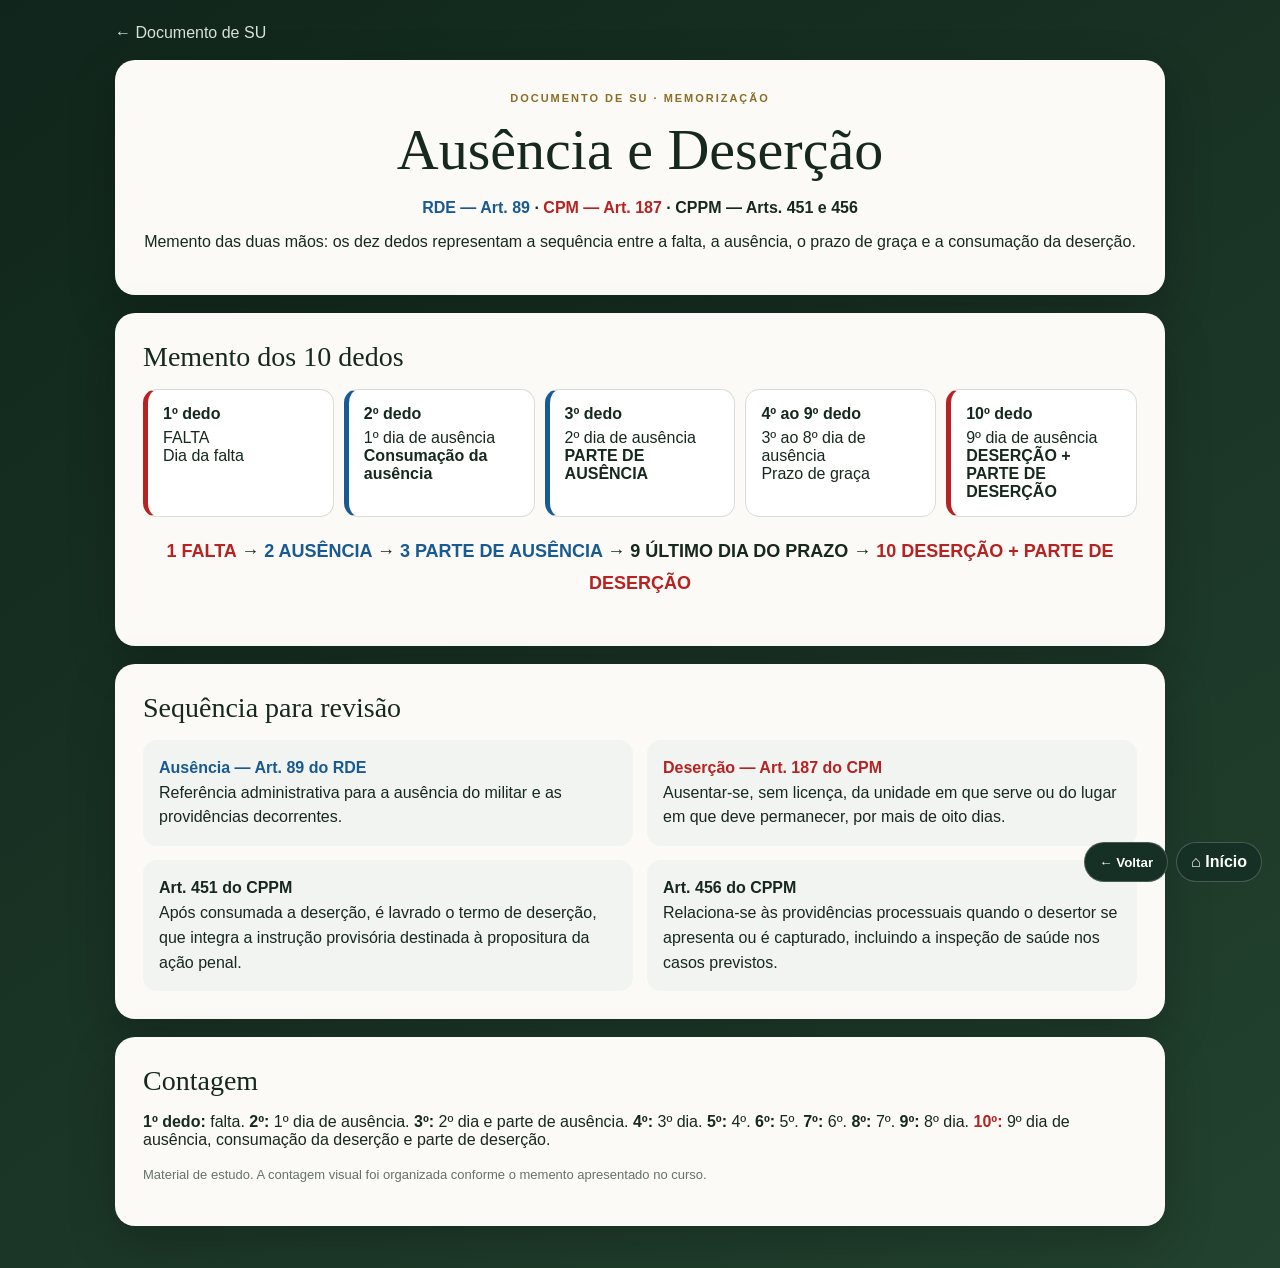
==== desercao.html @ 99f46d75 "adiciona página sobre ausência e deserção" ====
<!doctype html>
<html lang="pt-BR">
<head>
<meta charset="utf-8"><meta name="viewport" content="width=device-width,initial-scale=1">
<title>Ausência e Deserção — Documento de SU</title>
<style>
:root{--green:#173025;--gold:#d3b56c;--paper:#fbfaf6;--ink:#17291f;--blue:#185a91;--red:#b52323;--muted:#66736a}*{box-sizing:border-box}body{margin:0;background:linear-gradient(145deg,#10251b,#23422f);font-family:Arial,sans-serif;color:var(--ink);padding:24px}.wrap{width:min(1050px,100%);margin:auto}.back{color:#d7e2da;text-decoration:none;display:inline-block;margin-bottom:18px}.hero,.card{background:var(--paper);border-radius:20px;padding:28px;box-shadow:0 18px 50px #0003;margin-bottom:18px}.hero{text-align:center}.eyebrow{font-size:11px;letter-spacing:.18em;color:#8b6d27;font-weight:800}h1{font:clamp(34px,6vw,58px) Georgia,serif;margin:10px 0}h2{font:28px Georgia,serif;margin:0 0 16px}.refs{font-weight:800}.blue{color:var(--blue)}.red{color:var(--red)}.timeline{display:grid;grid-template-columns:repeat(5,1fr);gap:10px}.step{border:1px solid #d8ddd9;border-radius:14px;padding:15px;background:white}.step strong{display:block;margin-bottom:6px}.key{border-left:5px solid var(--blue)}.danger{border-left:5px solid var(--red)}.legal{display:grid;grid-template-columns:repeat(2,1fr);gap:14px}.legal div{padding:16px;border-radius:14px;background:#f2f4f1;line-height:1.55}.mnemonic{font-weight:800;text-align:center;font-size:18px;line-height:1.8}.note{color:var(--muted);font-size:13px;line-height:1.5}.page-actions{position:fixed;right:18px;bottom:18px;display:flex;gap:8px}.page-actions a,.page-actions button{border:1px solid #ffffff35;background:#173025;color:white;text-decoration:none;border-radius:30px;padding:10px 14px;font-weight:700;cursor:pointer}@media(max-width:700px){body{padding:15px}.hero,.card{padding:20px;border-radius:16px}.timeline,.legal{grid-template-columns:1fr}.page-actions{right:10px;bottom:10px}}
</style></head>
<body><nav class="page-actions"><button onclick="history.back()">← Voltar</button><a href="index.html">⌂ Início</a></nav><main class="wrap">
<a class="back" href="documento-su.html">← Documento de SU</a>
<section class="hero"><span class="eyebrow">DOCUMENTO DE SU · MEMORIZAÇÃO</span><h1>Ausência e Deserção</h1><p class="refs"><span class="blue">RDE — Art. 89</span> · <span class="red">CPM — Art. 187</span> · CPPM — Arts. 451 e 456</p><p>Memento das duas mãos: os dez dedos representam a sequência entre a falta, a ausência, o prazo de graça e a consumação da deserção.</p></section>
<section class="card"><h2>Memento dos 10 dedos</h2><div class="timeline">
<div class="step danger"><strong>1º dedo</strong>FALTA<br>Dia da falta</div><div class="step key"><strong>2º dedo</strong>1º dia de ausência<br><b>Consumação da ausência</b></div><div class="step key"><strong>3º dedo</strong>2º dia de ausência<br><b>PARTE DE AUSÊNCIA</b></div><div class="step"><strong>4º ao 9º dedo</strong>3º ao 8º dia de ausência<br>Prazo de graça</div><div class="step danger"><strong>10º dedo</strong>9º dia de ausência<br><b>DESERÇÃO + PARTE DE DESERÇÃO</b></div></div>
<p class="mnemonic"><span class="red">1 FALTA</span> → <span class="blue">2 AUSÊNCIA</span> → <span class="blue">3 PARTE DE AUSÊNCIA</span> → 9 ÚLTIMO DIA DO PRAZO → <span class="red">10 DESERÇÃO + PARTE DE DESERÇÃO</span></p></section>
<section class="card"><h2>Sequência para revisão</h2><div class="legal"><div><b class="blue">Ausência — Art. 89 do RDE</b><br>Referência administrativa para a ausência do militar e as providências decorrentes.</div><div><b class="red">Deserção — Art. 187 do CPM</b><br>Ausentar-se, sem licença, da unidade em que serve ou do lugar em que deve permanecer, por mais de oito dias.</div><div><b>Art. 451 do CPPM</b><br>Após consumada a deserção, é lavrado o termo de deserção, que integra a instrução provisória destinada à propositura da ação penal.</div><div><b>Art. 456 do CPPM</b><br>Relaciona-se às providências processuais quando o desertor se apresenta ou é capturado, incluindo a inspeção de saúde nos casos previstos.</div></div></section>
<section class="card"><h2>Contagem</h2><p><b>1º dedo:</b> falta. <b>2º:</b> 1º dia de ausência. <b>3º:</b> 2º dia e parte de ausência. <b>4º:</b> 3º dia. <b>5º:</b> 4º. <b>6º:</b> 5º. <b>7º:</b> 6º. <b>8º:</b> 7º. <b>9º:</b> 8º dia. <b class="red">10º:</b> 9º dia de ausência, consumação da deserção e parte de deserção.</p><p class="note">Material de estudo. A contagem visual foi organizada conforme o memento apresentado no curso.</p></section>
</main></body></html>
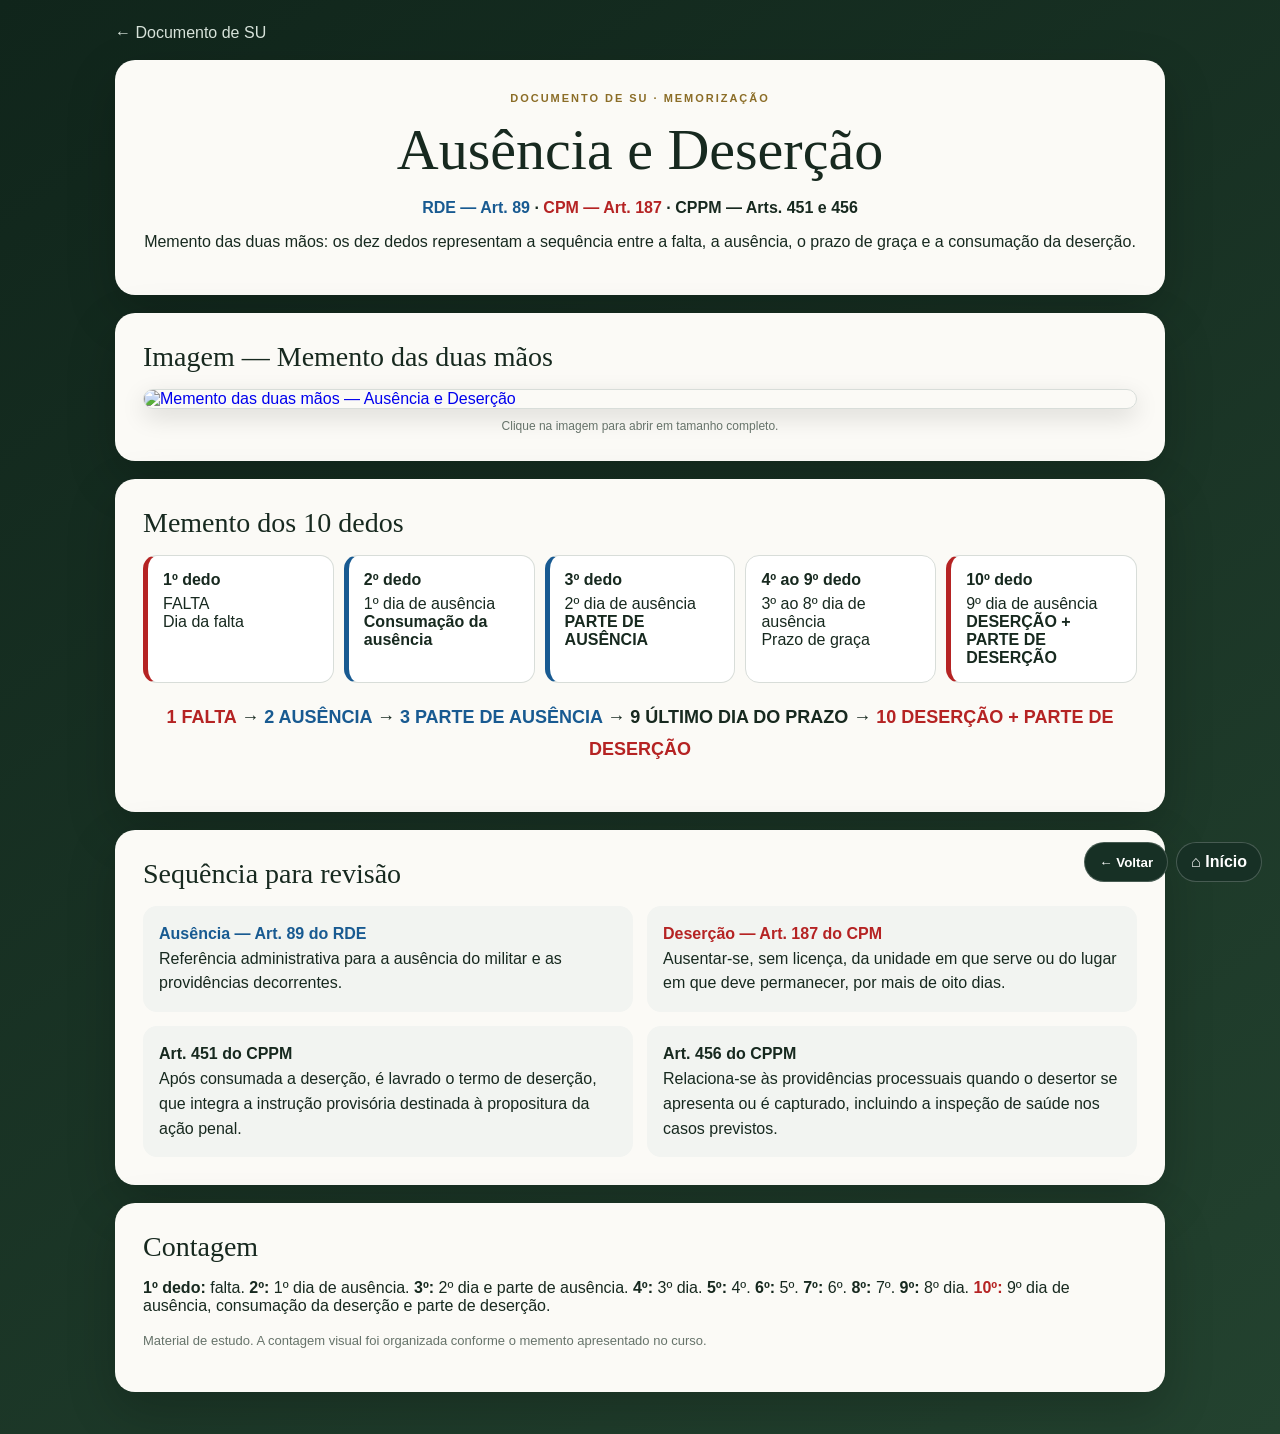
==== commit ae89b37e: "prepara imagem do memento de deserção" ====
--- a/desercao.html
+++ b/desercao.html
@@ -4,11 +4,12 @@
 <meta charset="utf-8"><meta name="viewport" content="width=device-width,initial-scale=1">
 <title>Ausência e Deserção — Documento de SU</title>
 <style>
-:root{--green:#173025;--gold:#d3b56c;--paper:#fbfaf6;--ink:#17291f;--blue:#185a91;--red:#b52323;--muted:#66736a}*{box-sizing:border-box}body{margin:0;background:linear-gradient(145deg,#10251b,#23422f);font-family:Arial,sans-serif;color:var(--ink);padding:24px}.wrap{width:min(1050px,100%);margin:auto}.back{color:#d7e2da;text-decoration:none;display:inline-block;margin-bottom:18px}.hero,.card{background:var(--paper);border-radius:20px;padding:28px;box-shadow:0 18px 50px #0003;margin-bottom:18px}.hero{text-align:center}.eyebrow{font-size:11px;letter-spacing:.18em;color:#8b6d27;font-weight:800}h1{font:clamp(34px,6vw,58px) Georgia,serif;margin:10px 0}h2{font:28px Georgia,serif;margin:0 0 16px}.refs{font-weight:800}.blue{color:var(--blue)}.red{color:var(--red)}.timeline{display:grid;grid-template-columns:repeat(5,1fr);gap:10px}.step{border:1px solid #d8ddd9;border-radius:14px;padding:15px;background:white}.step strong{display:block;margin-bottom:6px}.key{border-left:5px solid var(--blue)}.danger{border-left:5px solid var(--red)}.legal{display:grid;grid-template-columns:repeat(2,1fr);gap:14px}.legal div{padding:16px;border-radius:14px;background:#f2f4f1;line-height:1.55}.mnemonic{font-weight:800;text-align:center;font-size:18px;line-height:1.8}.note{color:var(--muted);font-size:13px;line-height:1.5}.page-actions{position:fixed;right:18px;bottom:18px;display:flex;gap:8px}.page-actions a,.page-actions button{border:1px solid #ffffff35;background:#173025;color:white;text-decoration:none;border-radius:30px;padding:10px 14px;font-weight:700;cursor:pointer}@media(max-width:700px){body{padding:15px}.hero,.card{padding:20px;border-radius:16px}.timeline,.legal{grid-template-columns:1fr}.page-actions{right:10px;bottom:10px}}
+:root{--green:#173025;--gold:#d3b56c;--paper:#fbfaf6;--ink:#17291f;--blue:#185a91;--red:#b52323;--muted:#66736a}*{box-sizing:border-box}body{margin:0;background:linear-gradient(145deg,#10251b,#23422f);font-family:Arial,sans-serif;color:var(--ink);padding:24px}.wrap{width:min(1050px,100%);margin:auto}.back{color:#d7e2da;text-decoration:none;display:inline-block;margin-bottom:18px}.hero,.card{background:var(--paper);border-radius:20px;padding:28px;box-shadow:0 18px 50px #0003;margin-bottom:18px}.hero{text-align:center}.eyebrow{font-size:11px;letter-spacing:.18em;color:#8b6d27;font-weight:800}h1{font:clamp(34px,6vw,58px) Georgia,serif;margin:10px 0}h2{font:28px Georgia,serif;margin:0 0 16px}.refs{font-weight:800}.blue{color:var(--blue)}.red{color:var(--red)}.timeline{display:grid;grid-template-columns:repeat(5,1fr);gap:10px}.step{border:1px solid #d8ddd9;border-radius:14px;padding:15px;background:white}.step strong{display:block;margin-bottom:6px}.key{border-left:5px solid var(--blue)}.danger{border-left:5px solid var(--red)}.legal{display:grid;grid-template-columns:repeat(2,1fr);gap:14px}.legal div{padding:16px;border-radius:14px;background:#f2f4f1;line-height:1.55}.mnemonic{font-weight:800;text-align:center;font-size:18px;line-height:1.8}.note{color:var(--muted);font-size:13px;line-height:1.5}.image-link{display:block;text-decoration:none}.imagem-memento{display:block;width:100%;height:auto;border-radius:14px;border:1px solid #d8ddd9;box-shadow:0 8px 24px #0002;transition:.2s}.image-link:hover .imagem-memento{transform:scale(1.01);box-shadow:0 12px 30px #0003}.image-caption{text-align:center;color:var(--muted);font-size:12px;margin:10px 0 0}.page-actions{position:fixed;right:18px;bottom:18px;display:flex;gap:8px}.page-actions a,.page-actions button{border:1px solid #ffffff35;background:#173025;color:white;text-decoration:none;border-radius:30px;padding:10px 14px;font-weight:700;cursor:pointer}@media(max-width:700px){body{padding:15px}.hero,.card{padding:20px;border-radius:16px}.timeline,.legal{grid-template-columns:1fr}.page-actions{right:10px;bottom:10px}}
 </style></head>
 <body><nav class="page-actions"><button onclick="history.back()">← Voltar</button><a href="index.html">⌂ Início</a></nav><main class="wrap">
 <a class="back" href="documento-su.html">← Documento de SU</a>
 <section class="hero"><span class="eyebrow">DOCUMENTO DE SU · MEMORIZAÇÃO</span><h1>Ausência e Deserção</h1><p class="refs"><span class="blue">RDE — Art. 89</span> · <span class="red">CPM — Art. 187</span> · CPPM — Arts. 451 e 456</p><p>Memento das duas mãos: os dez dedos representam a sequência entre a falta, a ausência, o prazo de graça e a consumação da deserção.</p></section>
+<section class="card"><h2>Imagem — Memento das duas mãos</h2><a class="image-link" href="desercao-memento.png" target="_blank" rel="noopener" title="Abrir imagem em tamanho completo"><img src="desercao-memento.png" alt="Memento das duas mãos — Ausência e Deserção" class="imagem-memento"></a><p class="image-caption">Clique na imagem para abrir em tamanho completo.</p></section>
 <section class="card"><h2>Memento dos 10 dedos</h2><div class="timeline">
 <div class="step danger"><strong>1º dedo</strong>FALTA<br>Dia da falta</div><div class="step key"><strong>2º dedo</strong>1º dia de ausência<br><b>Consumação da ausência</b></div><div class="step key"><strong>3º dedo</strong>2º dia de ausência<br><b>PARTE DE AUSÊNCIA</b></div><div class="step"><strong>4º ao 9º dedo</strong>3º ao 8º dia de ausência<br>Prazo de graça</div><div class="step danger"><strong>10º dedo</strong>9º dia de ausência<br><b>DESERÇÃO + PARTE DE DESERÇÃO</b></div></div>
 <p class="mnemonic"><span class="red">1 FALTA</span> → <span class="blue">2 AUSÊNCIA</span> → <span class="blue">3 PARTE DE AUSÊNCIA</span> → 9 ÚLTIMO DIA DO PRAZO → <span class="red">10 DESERÇÃO + PARTE DE DESERÇÃO</span></p></section>
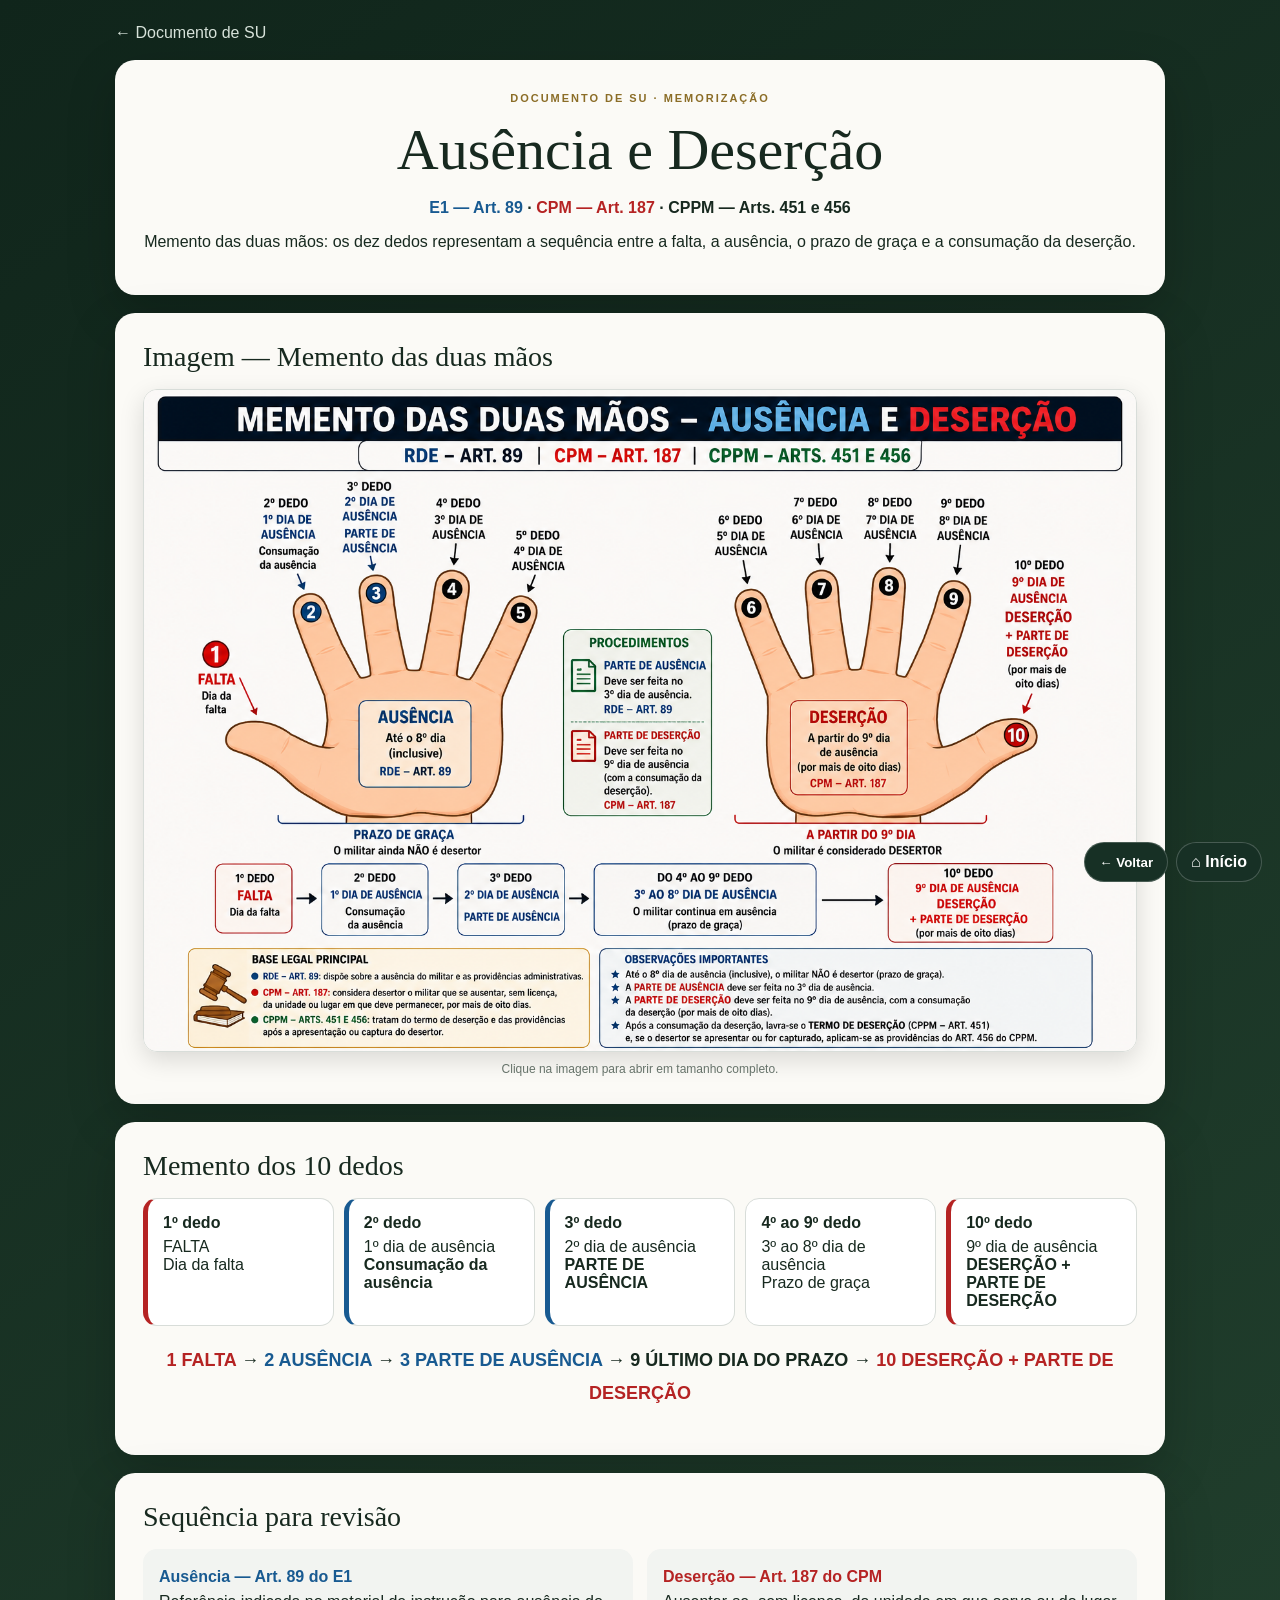
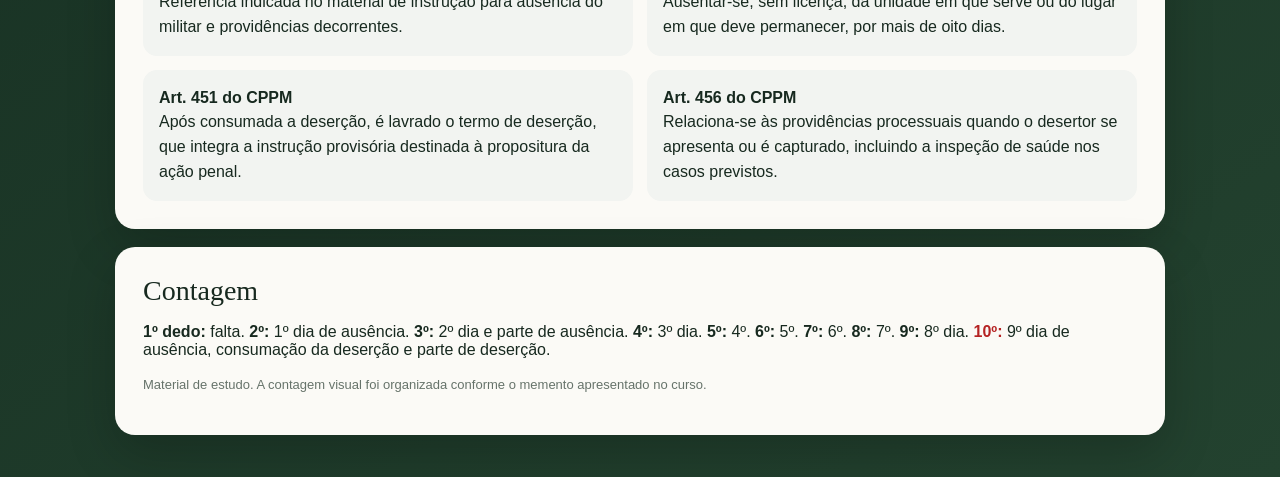
==== commit 17adc0ee: "corrige referência da ausência para E1" ====
--- a/desercao.html
+++ b/desercao.html
@@ -8,11 +8,11 @@
 </style></head>
 <body><nav class="page-actions"><button onclick="history.back()">← Voltar</button><a href="index.html">⌂ Início</a></nav><main class="wrap">
 <a class="back" href="documento-su.html">← Documento de SU</a>
-<section class="hero"><span class="eyebrow">DOCUMENTO DE SU · MEMORIZAÇÃO</span><h1>Ausência e Deserção</h1><p class="refs"><span class="blue">RDE — Art. 89</span> · <span class="red">CPM — Art. 187</span> · CPPM — Arts. 451 e 456</p><p>Memento das duas mãos: os dez dedos representam a sequência entre a falta, a ausência, o prazo de graça e a consumação da deserção.</p></section>
+<section class="hero"><span class="eyebrow">DOCUMENTO DE SU · MEMORIZAÇÃO</span><h1>Ausência e Deserção</h1><p class="refs"><span class="blue">E1 — Art. 89</span> · <span class="red">CPM — Art. 187</span> · CPPM — Arts. 451 e 456</p><p>Memento das duas mãos: os dez dedos representam a sequência entre a falta, a ausência, o prazo de graça e a consumação da deserção.</p></section>
 <section class="card"><h2>Imagem — Memento das duas mãos</h2><a class="image-link" href="desercao-memento.png" target="_blank" rel="noopener" title="Abrir imagem em tamanho completo"><img src="desercao-memento.png" alt="Memento das duas mãos — Ausência e Deserção" class="imagem-memento"></a><p class="image-caption">Clique na imagem para abrir em tamanho completo.</p></section>
 <section class="card"><h2>Memento dos 10 dedos</h2><div class="timeline">
 <div class="step danger"><strong>1º dedo</strong>FALTA<br>Dia da falta</div><div class="step key"><strong>2º dedo</strong>1º dia de ausência<br><b>Consumação da ausência</b></div><div class="step key"><strong>3º dedo</strong>2º dia de ausência<br><b>PARTE DE AUSÊNCIA</b></div><div class="step"><strong>4º ao 9º dedo</strong>3º ao 8º dia de ausência<br>Prazo de graça</div><div class="step danger"><strong>10º dedo</strong>9º dia de ausência<br><b>DESERÇÃO + PARTE DE DESERÇÃO</b></div></div>
 <p class="mnemonic"><span class="red">1 FALTA</span> → <span class="blue">2 AUSÊNCIA</span> → <span class="blue">3 PARTE DE AUSÊNCIA</span> → 9 ÚLTIMO DIA DO PRAZO → <span class="red">10 DESERÇÃO + PARTE DE DESERÇÃO</span></p></section>
-<section class="card"><h2>Sequência para revisão</h2><div class="legal"><div><b class="blue">Ausência — Art. 89 do RDE</b><br>Referência administrativa para a ausência do militar e as providências decorrentes.</div><div><b class="red">Deserção — Art. 187 do CPM</b><br>Ausentar-se, sem licença, da unidade em que serve ou do lugar em que deve permanecer, por mais de oito dias.</div><div><b>Art. 451 do CPPM</b><br>Após consumada a deserção, é lavrado o termo de deserção, que integra a instrução provisória destinada à propositura da ação penal.</div><div><b>Art. 456 do CPPM</b><br>Relaciona-se às providências processuais quando o desertor se apresenta ou é capturado, incluindo a inspeção de saúde nos casos previstos.</div></div></section>
+<section class="card"><h2>Sequência para revisão</h2><div class="legal"><div><b class="blue">Ausência — Art. 89 do E1</b><br>Referência indicada no material de instrução para ausência do militar e providências decorrentes.</div><div><b class="red">Deserção — Art. 187 do CPM</b><br>Ausentar-se, sem licença, da unidade em que serve ou do lugar em que deve permanecer, por mais de oito dias.</div><div><b>Art. 451 do CPPM</b><br>Após consumada a deserção, é lavrado o termo de deserção, que integra a instrução provisória destinada à propositura da ação penal.</div><div><b>Art. 456 do CPPM</b><br>Relaciona-se às providências processuais quando o desertor se apresenta ou é capturado, incluindo a inspeção de saúde nos casos previstos.</div></div></section>
 <section class="card"><h2>Contagem</h2><p><b>1º dedo:</b> falta. <b>2º:</b> 1º dia de ausência. <b>3º:</b> 2º dia e parte de ausência. <b>4º:</b> 3º dia. <b>5º:</b> 4º. <b>6º:</b> 5º. <b>7º:</b> 6º. <b>8º:</b> 7º. <b>9º:</b> 8º dia. <b class="red">10º:</b> 9º dia de ausência, consumação da deserção e parte de deserção.</p><p class="note">Material de estudo. A contagem visual foi organizada conforme o memento apresentado no curso.</p></section>
 </main></body></html>
